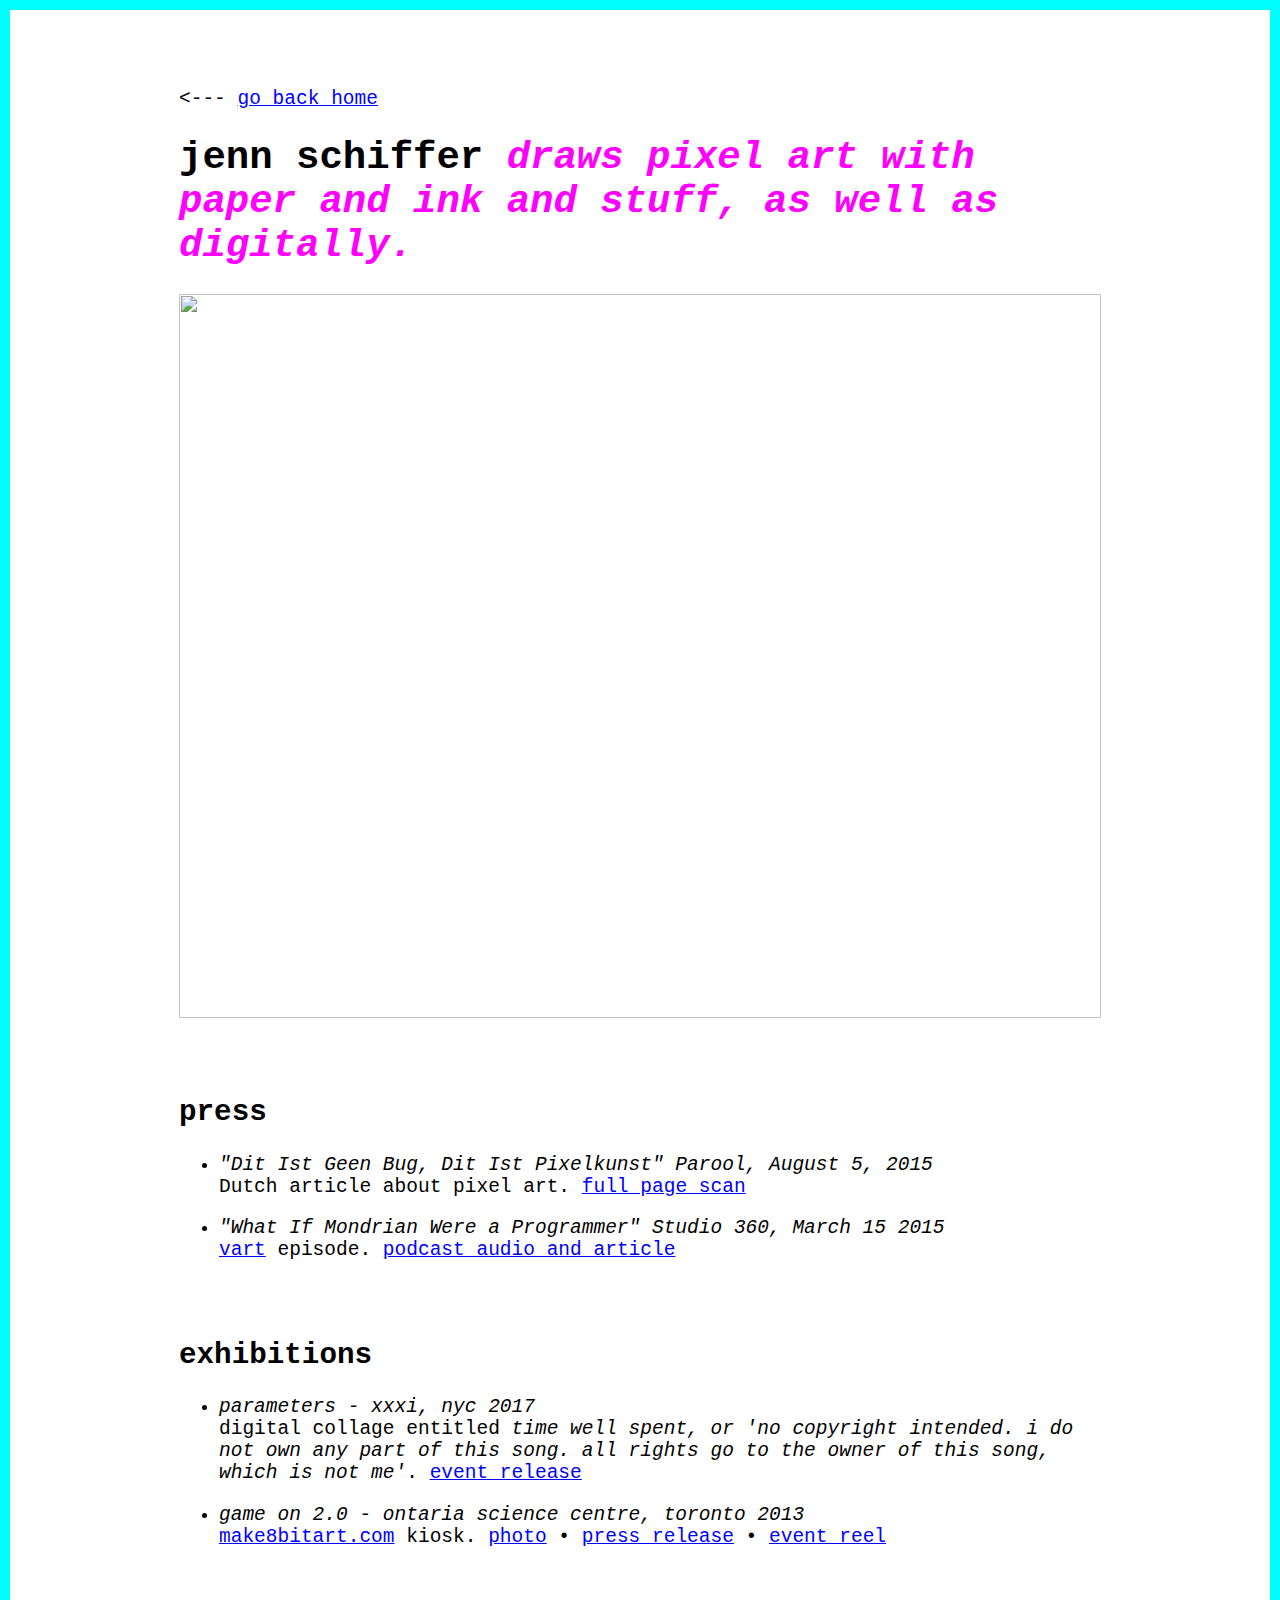
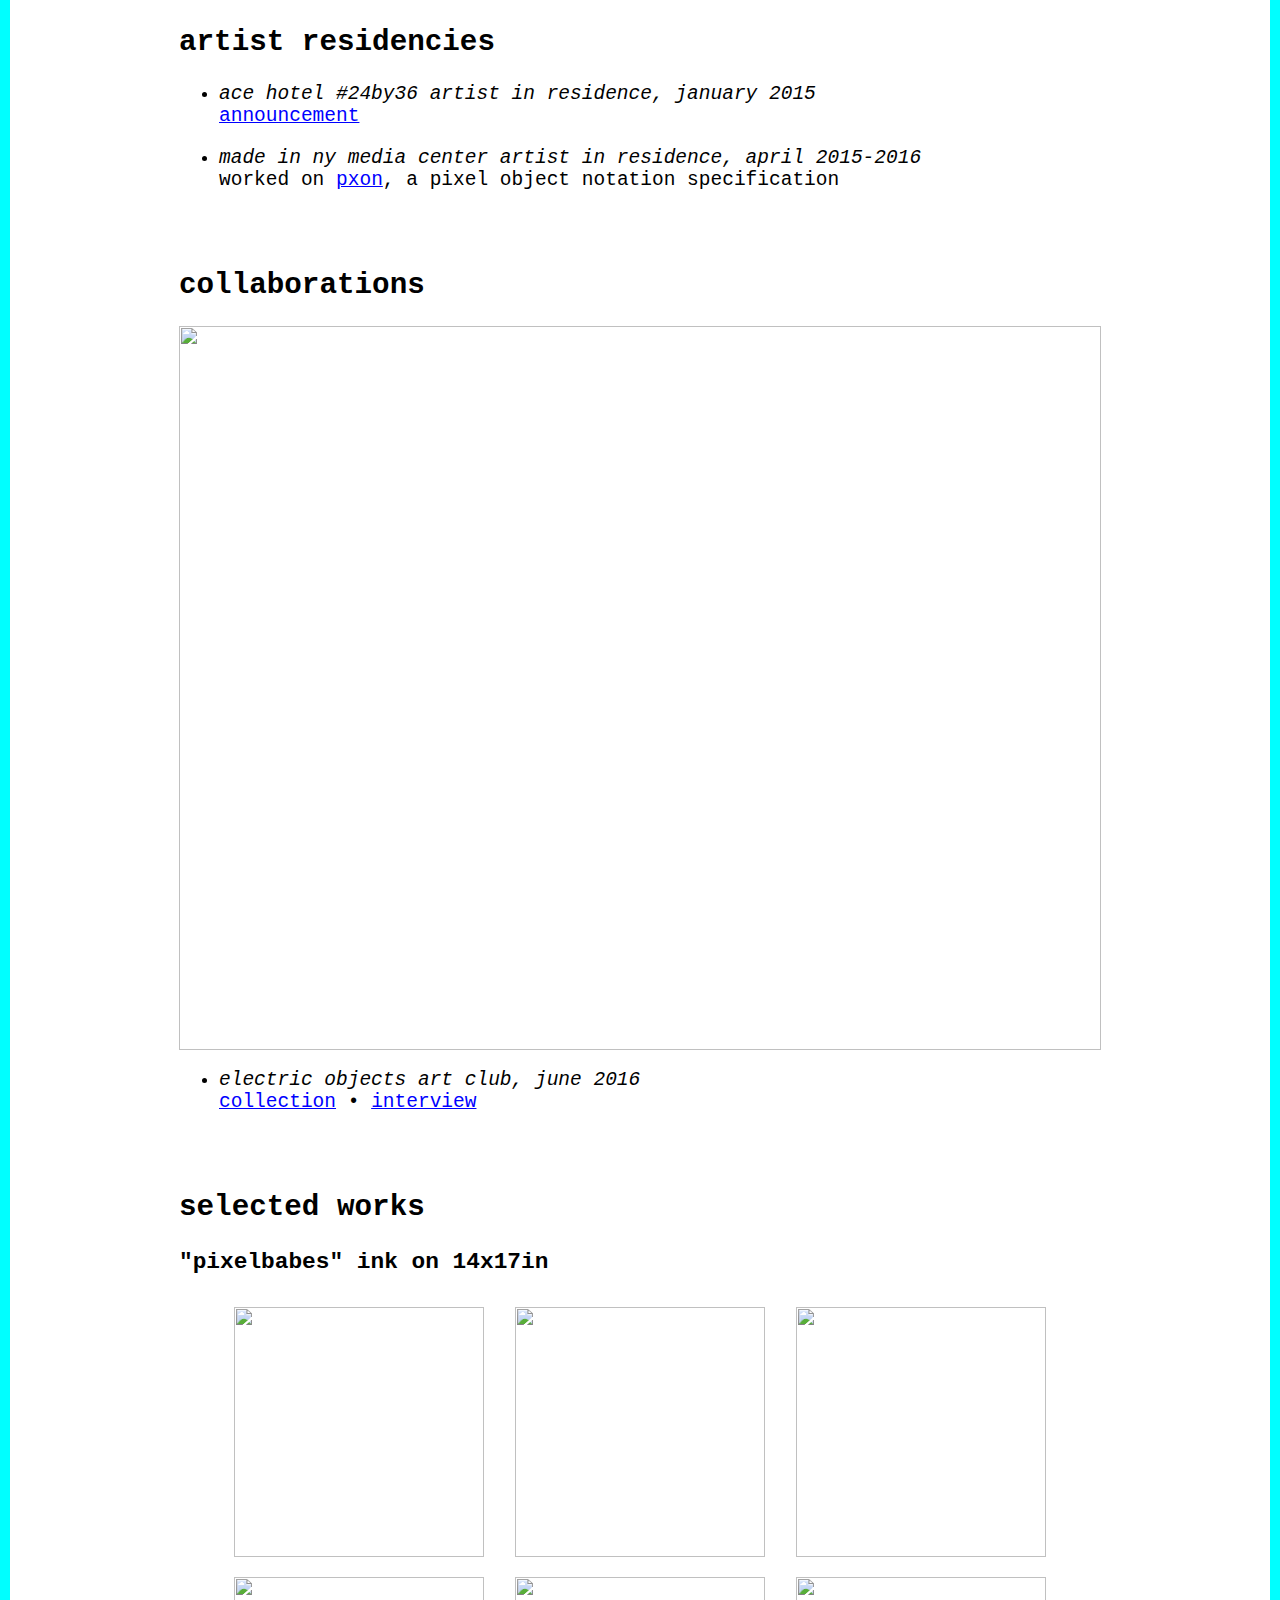
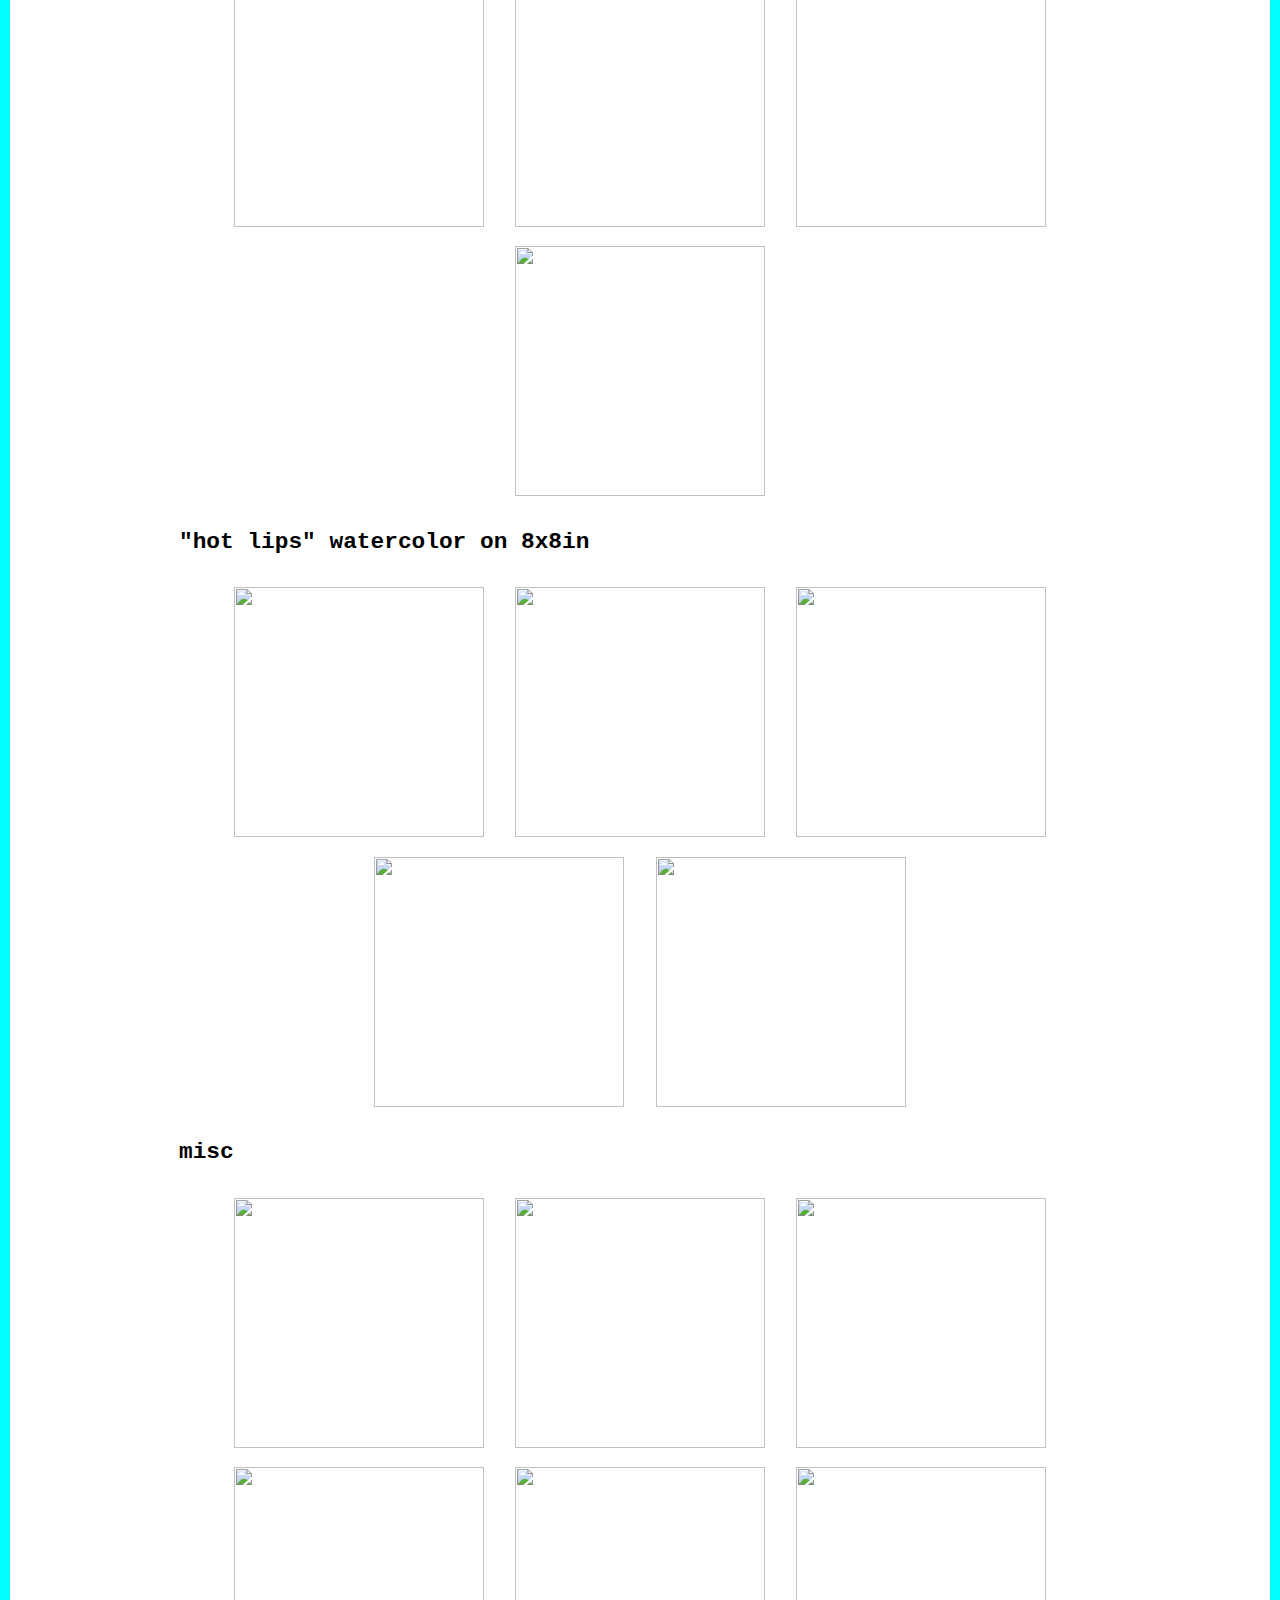
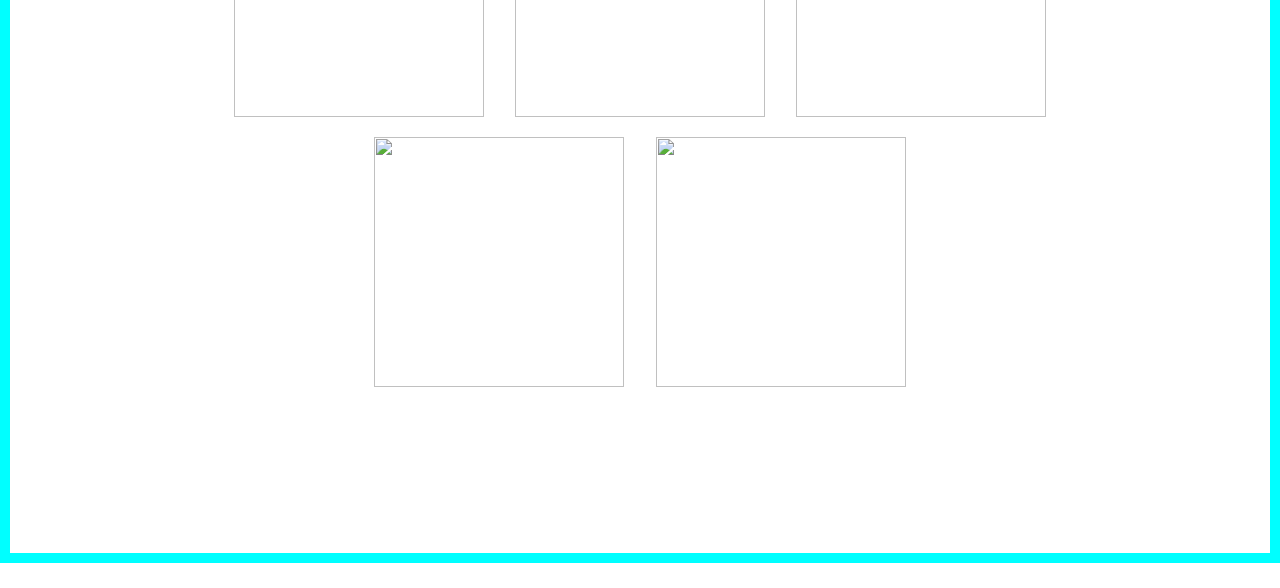
==== art/index.html @ edcad6e2 "🍤🏄 Updated with Glitch" ====
<html lang="en">
<head>
  <meta charset="utf-8" />
  <title>jennmoneydollars &bull; serious business LLC esq VIP | art</title>
  <link href="../assets/fancybox/jquery.fancybox.css" rel="stylesheet" />
  <link rel="stylesheet" href="../worldsbest.css" />
</head>
<body>

  <section id="breadcrumbs">
    &lt;--- <a href="../">go back home</a>
  </section>

  <header>
    <h1>jenn schiffer<em> draws pixel art with paper and ink and stuff, as well as digitally.</em></h1>
  </header>

  <p><img src="../assets/parool-small.jpg" class="full-width" /></p>

  <div id="vitae">
    <section id="press">
      <h2>press</h2>

      <ul>
        <li><em>"Dit Ist Geen Bug, Dit Ist Pixelkunst" Parool, August 5, 2015</em>
          Dutch article about pixel art. <a href="../assets/parool.jpg">full page scan</a></li>
        <li><em>"What If Mondrian Were a Programmer" Studio 360, March 15 2015</em>
          <a href="http://vart.institute">vart</a> episode. <a href="http://www.wnyc.org/story/what-if-mondrian-were-a-programmer-vart/">podcast audio and article</a></li>
      </ul>
    </section>

    <section id="exhibitions">
      <h2>exhibitions</h2>

      <ul>
        <li><em>parameters - xxxi, nyc 2017</em>
          digital collage entitled <i>time well spent, or 'no copyright intended. i do not own any part of this song. all rights go to the owner of this song, which is not me'</i>. <a href="http://us3.campaign-archive2.com/?u=1a2ff75e095034fc6d0c19ef5&id=9af0cf27a0">event release</a> </li>
        <li><em>game on 2.0 - ontaria science centre, toronto 2013</em>
          <a href="http://make8bitart.com">make8bitart.com</a> kiosk. <a href="../assets/gameon.jpg">photo</a> &bull; <a href="https://www.ontariosciencecentre.ca/Media/Details/355/">press release</a> &bull; <a href="https://www.youtube.com/watch?v=MnMHpLE4vJ4">event reel</a> </li>
      </ul>
    </section>

    <section id="residencies">
      <h2>artist residencies</h2>

      <ul>
        <li><em>ace hotel #24by36 artist in residence, january 2015</em>
          <a href="https://www.acehotel.com/calendar/newyork/24-by-36-2015-jenn-schiffer">announcement</a></li>
        <li><em>made in ny media center artist in residence, april 2015-2016</em>
          worked on <a href="/pxon">pxon</a>, a pixel object notation specification</li>
      </ul>
    </section>

    <section id="collaborations">
      <h2>collaborations</h2>

      <p><img src="../assets/eo.png" class="full-width" /></p>

      <ul>
        <li><em>electric objects art club, june 2016</em>
          <a href="https://www.electricobjects.com/collections/149/pixelbabes-emotions-by-jenn-schiffer">collection</a> &bull; <a href="https://zine.electricobjects.com/interviews/jenn-schiffer">interview</a>
        </li>
      </ul>
    </section>
  </div>

  <section id="selected-art">
    <h2>selected works</h2>

    <h3>"pixelbabes" ink on 14x17in</h3>

    <ul class="gallery">
      <li><a rel="pixelbabes" href="../art/assets/pixelbabes/pixelbabe_1.jpg"><img src="../art/assets/pixelbabes/pixelbabe_1.jpg" /></a></li>
      <li><a rel="pixelbabes" href="../art/assets/pixelbabes/pixelbabe_2.jpg"><img src="../art/assets/pixelbabes/pixelbabe_2.jpg" /></a></li>
      <li><a rel="pixelbabes" href="../art/assets/pixelbabes/pixelbabe_3.jpg"><img src="../art/assets/pixelbabes/pixelbabe_3.jpg" /></a></li>
      <li><a rel="pixelbabes" href="../art/assets/pixelbabes/pixelbabe_4.jpg"><img src="../art/assets/pixelbabes/pixelbabe_4.jpg" /></a></li>
      <li><a rel="pixelbabes" href="../art/assets/pixelbabes/pixelbabe_5.jpg"><img src="../art/assets/pixelbabes/pixelbabe_5.jpg" /></a></li>
      <li><a rel="pixelbabes" href="../art/assets/pixelbabes/pixelbabe_6.jpg"><img src="../art/assets/pixelbabes/pixelbabe_6.jpg" /></a></li>
      <li><a rel="pixelbabes" href="../art/assets/pixelbabes/pixelbabe_7.jpg"><img src="../art/assets/pixelbabes/pixelbabe_7.jpg" /></a></li>
    </ul>

    <h3>"hot lips" watercolor on 8x8in</h3>

    <ul class="gallery">
      <li><a rel="hotlips" href="../art/assets/hotlips/hotlips_1.jpg"><img src="../art/assets/hotlips/hotlips_1.jpg" /></a></li>
      <li><a rel="hotlips" href="../art/assets/hotlips/hotlips_2.jpg"><img src="../art/assets/hotlips/hotlips_2.jpg" /></a></li>
      <li><a rel="hotlips" href="../art/assets/hotlips/hotlips_3.jpg"><img src="../art/assets/hotlips/hotlips_3.jpg" /></a></li>
      <li><a rel="hotlips" href="../art/assets/hotlips/hotlips_4.jpg"><img src="../art/assets/hotlips/hotlips_4.jpg" /></a></li>
      <li><a rel="hotlips" href="../art/assets/hotlips/hotlips_5.jpg"><img src="../art/assets/hotlips/hotlips_5.jpg" /></a></li>
    </ul>

    <h3>misc</h3>
    <ul class="gallery">
      <li><a rel="8bitirl" href="../art/assets/selected/pixel-cat-3.jpg"><img src="../art/assets/selected/pixel-cat-3.jpg" /></a></li>
      <li><a rel="8bitirl" href="../art/assets/selected/pixel-cat-4.jpg"><img src="../art/assets/selected/pixel-cat-4.jpg" /></a></li>
      <li><a rel="8bitirl" href="../art/assets/selected/pico.jpg"><img src="../art/assets/selected/pico.jpg" /></a></li>
      <li><a rel="8bitirl" href="../art/assets/selected/grid-black.jpg"><img src="../art/assets/selected/grid-black.jpg" /></a></li>
      <li><a rel="8bitirl" href="../art/assets/selected/grid-fibonacci.jpg"><img src="../art/assets/selected/grid-fibonacci.jpg" /></a></li>
      <li><a rel="8bitirl" href="../art/assets/selected/meowanacci.jpg"><img src="../art/assets/selected/meowanacci.jpg" /></a></li>
      <li><a rel="8bitirl" href="../art/assets/selected/steiner.jpg"><img src="../art/assets/selected/steiner.jpg" /></a></li>
      <li><a rel="8bitirl" href="../art/assets/selected/willman.png"><img src="../art/assets/selected/willman.png" /></a></li>
    </ul>
  </section>

  <script src="../assets/jquery-3.1.1.min.js"></script>
  <script src="../assets/fancybox/jquery.fancybox.pack.js"></script>
  <script type="text/javascript">
    (function(){
      $('#selected-art li a').fancybox();
    })();
  </script>

  <script src="//pmetrics.performancing.com/js" type="text/javascript"></script>
  <script type="text/javascript">try{ clicky.init(23177); }catch(e){}</script>
  <noscript><p><img alt="Performancing Metrics" width="1" height="1" src="//pmetrics.performancing.com/23177ns.gif" /></p></noscript>
</body>
</html>
---- worldsbest.css ----
/* worlds best css */
* { box-sizing: border-box; }
html { background-color: #fff; margin: 0; padding: 0; border: 10px solid cyan; font-size: 1.5em; }
body { margin: 0 auto; padding: 4em 2em; width: 100%; max-width: 1000px; font-family: monospace; font-size: 1em; }
a { color: blue; text-decoration: underline; }
section { margin: 4em 0; }
footer { font-size: .8em; margin: 4em 0 0; text-align: right; }
p { line-height: 1.5em; }

.float-left { float: left; margin: auto 1em 1em auto; }
.full-width { width: 100%; }

#art section { margin: 2em 0 4em; }
#art h2 { font-size: 2em; font-weight: normal; }

h1 em { color: magenta; }
#links ul { padding: 0; }
#links li { margin: 1em 0; }
#links a { padding: .3em .5em; display: inline-block; }
#links h3 { text-align: center; }

#links section { margin: 4em 0; }
#links .webring li { display: inline-block; margin: .4em 0; }

#breadcrumbs {
  margin: 0;
}

#vitae ul li {
  margin: 1em 0;
}

#vitae em {
  display: block;
}

#selected-art ul {
  text-align: center;
  margin: 0;
  padding: 0;
}

#selected-art ul li {
  display: inline-block;
  list-style: none;
  margin: .5em;
}

#selected-art ul li img {
  height: 250px;
}

.fire,
.hammertime { height: 50px; vertical-align: middle; }
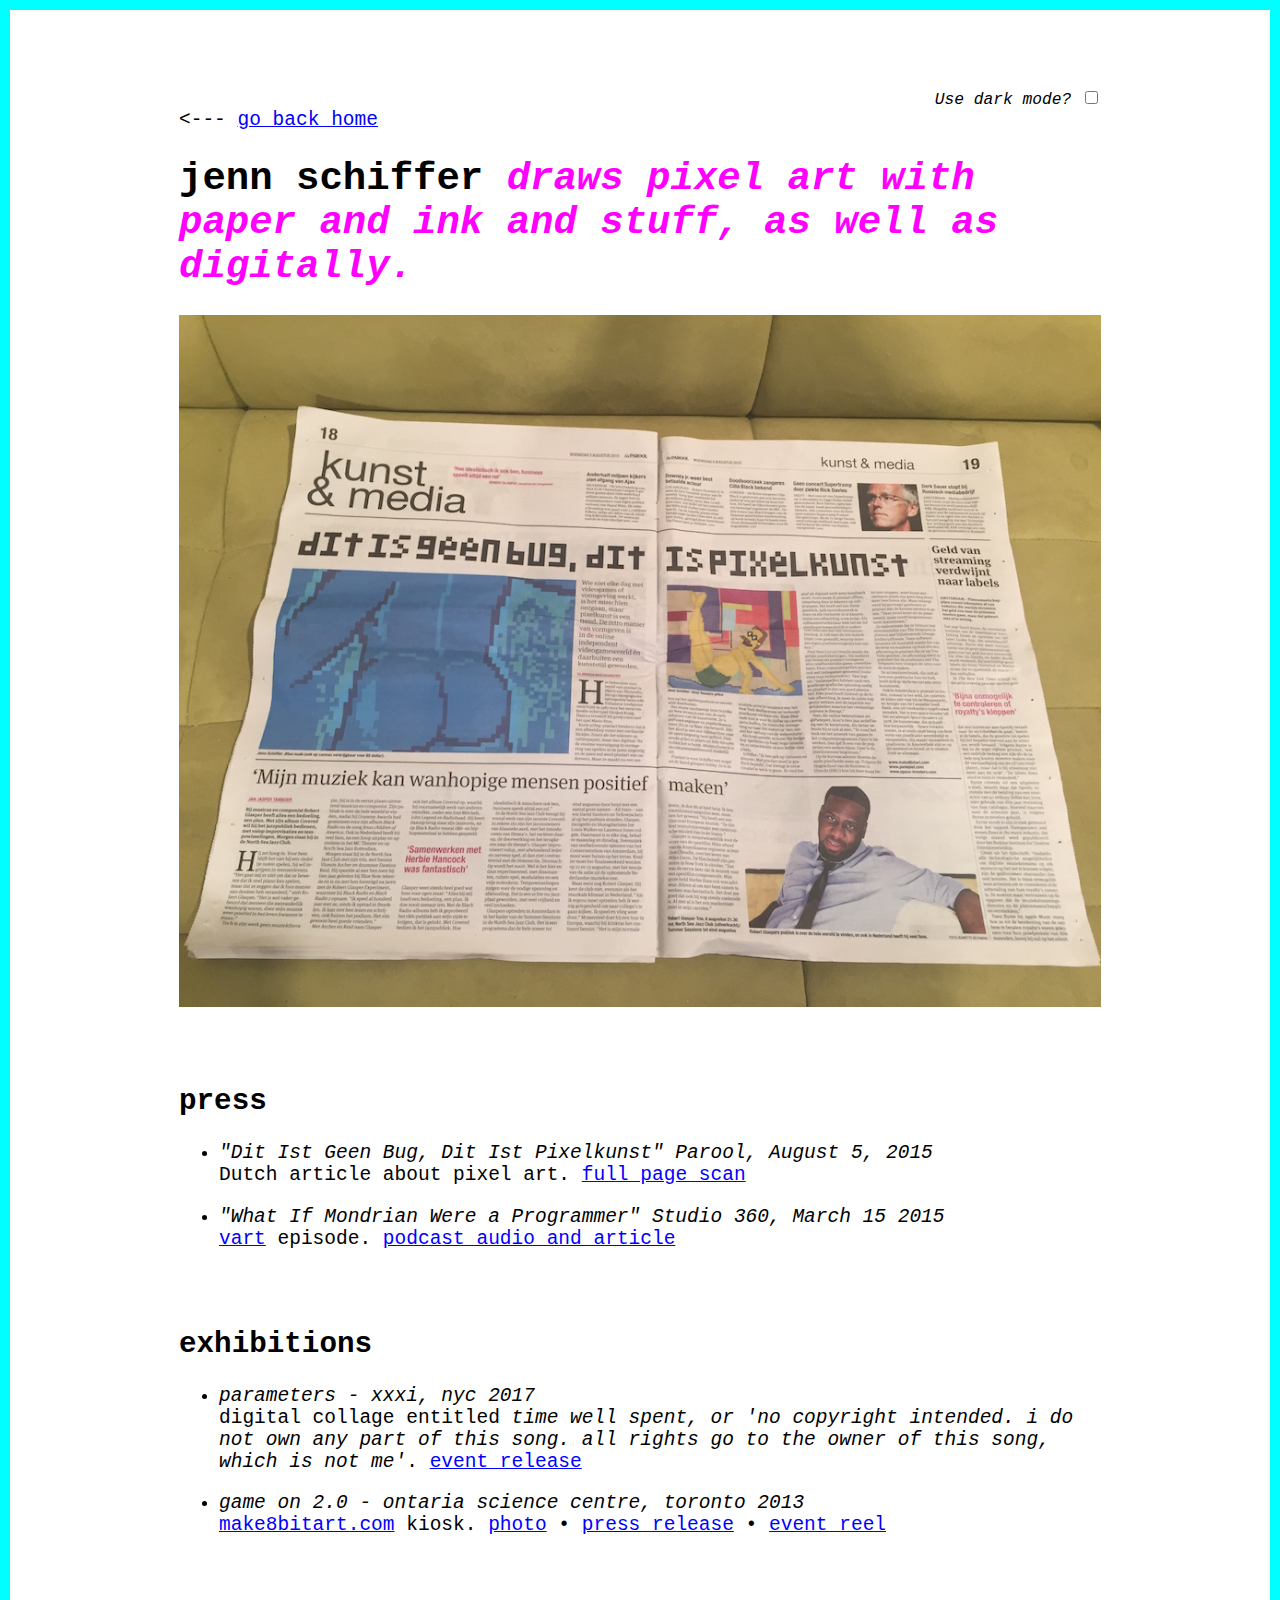
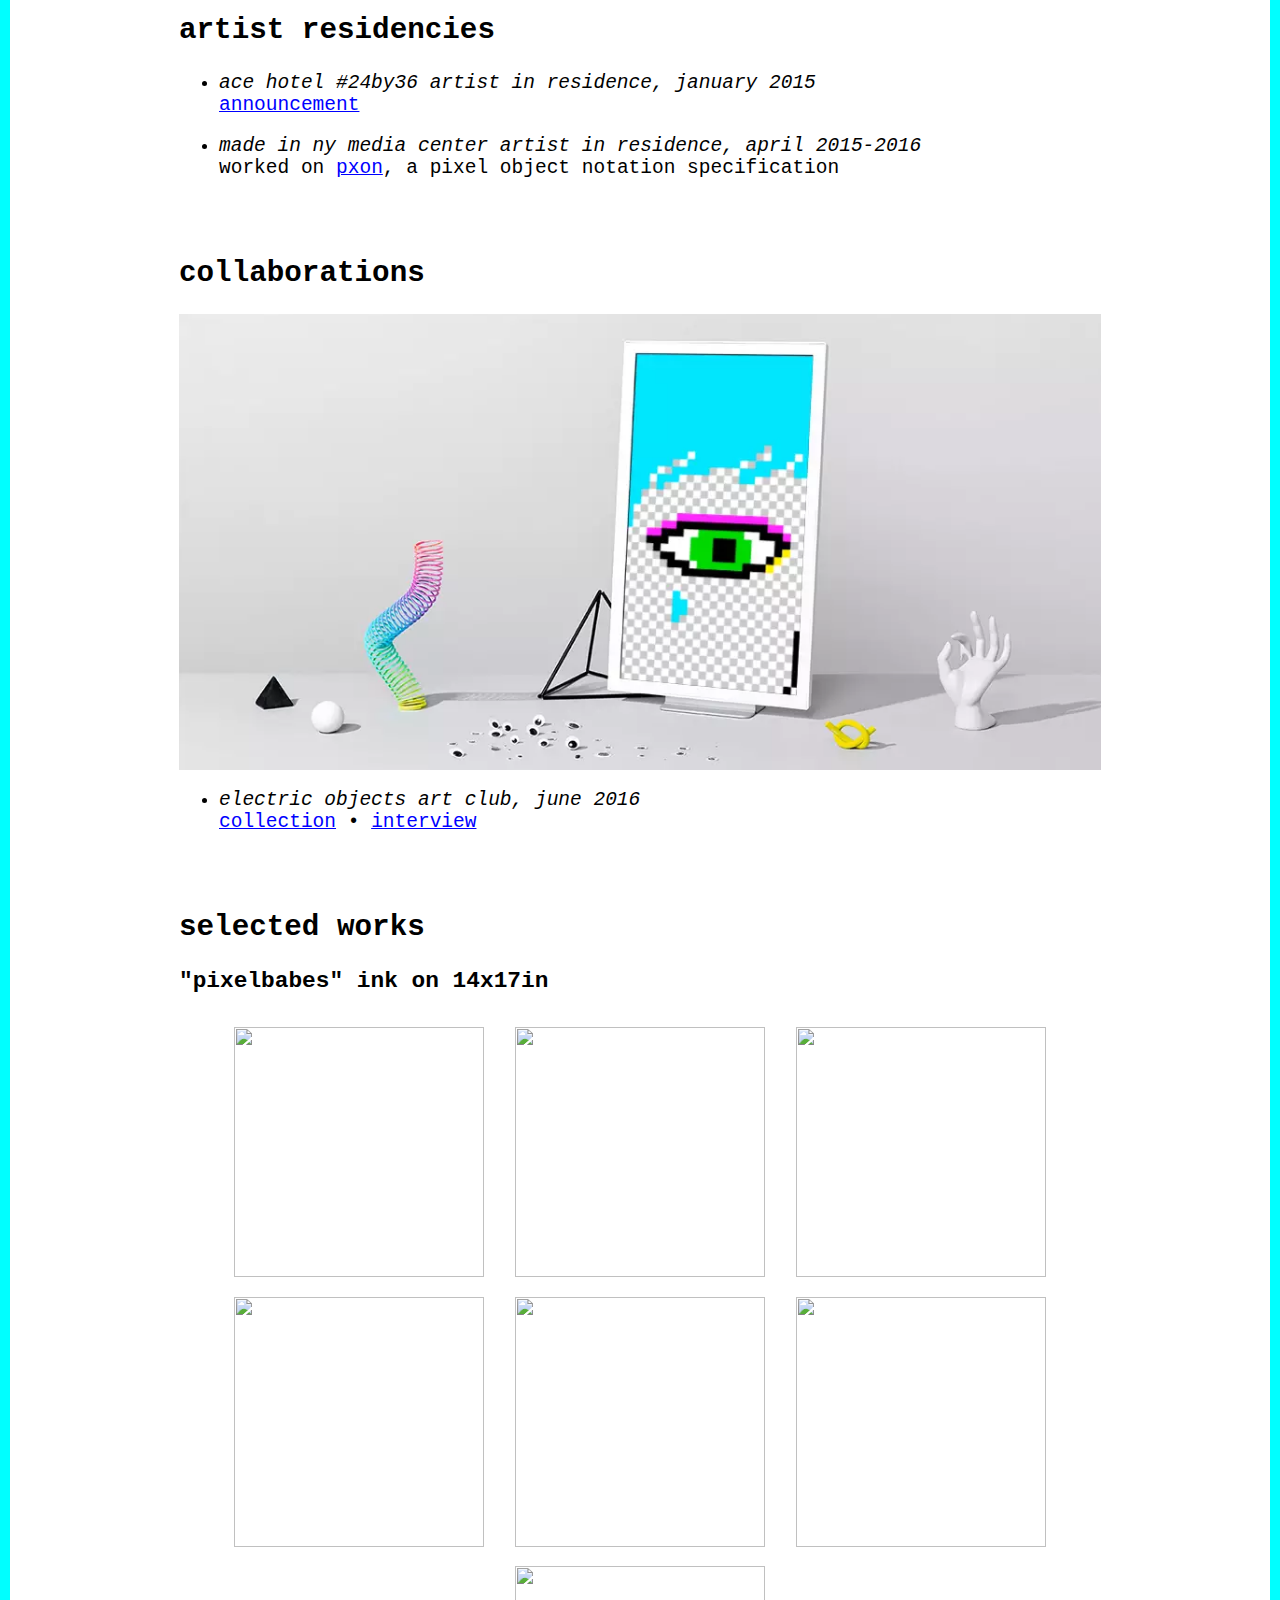
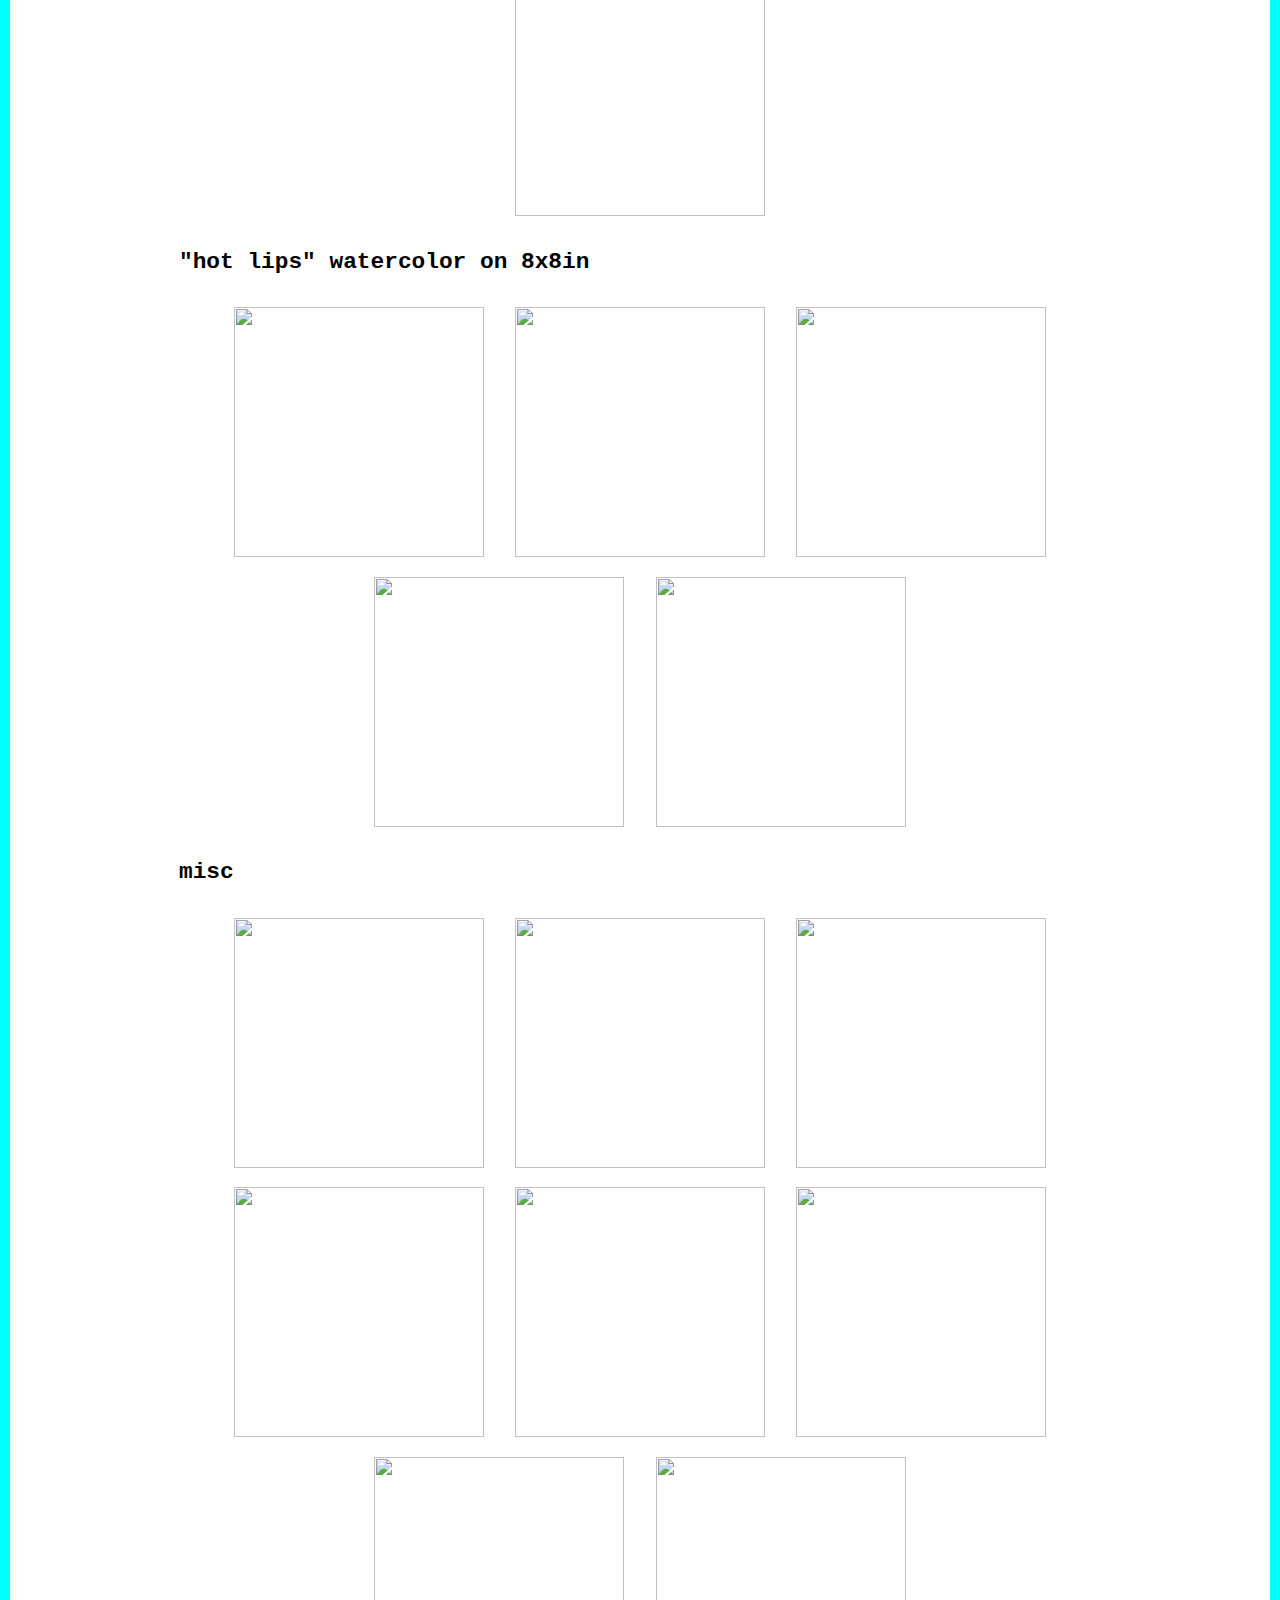
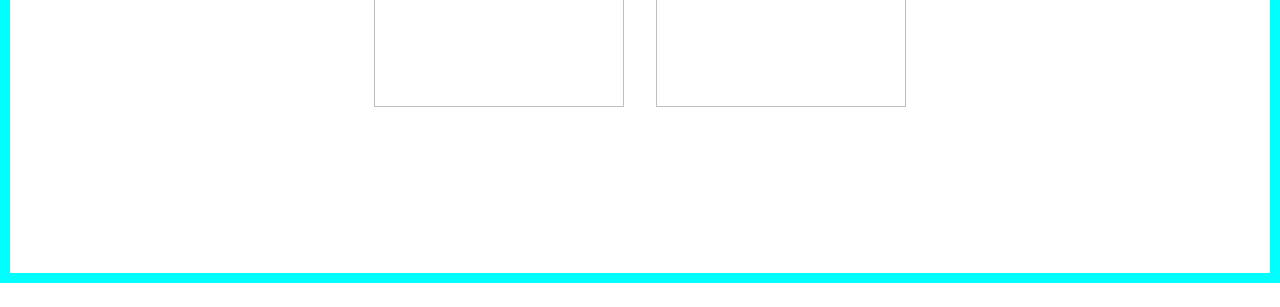
==== commit 06bb7f33: "🎻⛈ Updated with Glitch" ====
--- a/art/index.html
+++ b/art/index.html
@@ -4,8 +4,15 @@
   <title>jennmoneydollars &bull; serious business LLC esq VIP | art</title>
   <link href="../assets/fancybox/jquery.fancybox.css" rel="stylesheet" />
   <link rel="stylesheet" href="../worldsbest.css" />
+  <script src="necessary.js" type="text/javascript" defer></script>
+
 </head>
 <body>
+  
+  <label id="mode">
+    Use dark mode? <input type="checkbox" id="toggle">
+  </label>
+
 
   <section id="breadcrumbs">
     &lt;--- <a href="../">go back home</a>
--- a/worldsbest.css
+++ b/worldsbest.css
@@ -1,26 +1,78 @@
 /* worlds best css */
-* { box-sizing: border-box; }
-html { background-color: #fff; margin: 0; padding: 0; border: 10px solid cyan; font-size: 1.5em; }
-body { margin: 0 auto; padding: 4em 2em; width: 100%; max-width: 1000px; font-family: monospace; font-size: 1em; }
-a { color: blue; text-decoration: underline; }
-section { margin: 4em 0; }
-footer { font-size: .8em; margin: 4em 0 0; text-align: right; }
-p { line-height: 1.5em; }
+* {
+  box-sizing: border-box;
+}
+html {
+  background-color: #fff;
+  margin: 0;
+  padding: 0;
+  border: 10px solid cyan;
+  font-size: 1.5em;
+}
+body {
+  margin: 0 auto;
+  padding: 4em 2em;
+  width: 100%;
+  max-width: 1000px;
+  font-family: monospace;
+  font-size: 1em;
+}
+a {
+  color: blue;
+  text-decoration: underline;
+}
+section {
+  margin: 4em 0;
+}
+footer {
+  font-size: 0.8em;
+  margin: 4em 0 0;
+  text-align: right;
+}
+p {
+  line-height: 1.5em;
+}
 
-.float-left { float: left; margin: auto 1em 1em auto; }
-.full-width { width: 100%; }
+.float-left {
+  float: left;
+  margin: auto 1em 1em auto;
+}
+.full-width {
+  width: 100%;
+}
 
-#art section { margin: 2em 0 4em; }
-#art h2 { font-size: 2em; font-weight: normal; }
+#art section {
+  margin: 2em 0 4em;
+}
+#art h2 {
+  font-size: 2em;
+  font-weight: normal;
+}
 
-h1 em { color: magenta; }
-#links ul { padding: 0; }
-#links li { margin: 1em 0; }
-#links a { padding: .3em .5em; display: inline-block; }
-#links h3 { text-align: center; }
+h1 em {
+  color: magenta;
+}
+#links ul {
+  padding: 0;
+}
+#links li {
+  margin: 1em 0;
+}
+#links a {
+  padding: 0.3em 0.5em;
+  display: inline-block;
+}
+#links h3 {
+  text-align: center;
+}
 
-#links section { margin: 4em 0; }
-#links .webring li { display: inline-block; margin: .4em 0; }
+#links section {
+  margin: 4em 0;
+}
+#links .webring li {
+  display: inline-block;
+  margin: 0.4em 0;
+}
 
 #breadcrumbs {
   margin: 0;
@@ -43,7 +95,7 @@
 #selected-art ul li {
   display: inline-block;
   list-style: none;
-  margin: .5em;
+  margin: 0.5em;
 }
 
 #selected-art ul li img {
@@ -51,4 +103,29 @@
 }
 
 .fire,
-.hammertime { height: 50px; vertical-align: middle; }
+.hammertime {
+  height: 50px;
+  vertical-align: middle;
+}
+
+/* dark mode */
+#mode {
+  display: block;
+  text-align: right;
+  font-size: smaller;
+  font-style: italic;
+}
+
+.darkmode {
+  background-color: #222;
+  color: #ccc;
+  border-color: dodgerblue;
+}
+
+.darkmode a {
+  color: dodgerblue;
+}
+
+.darkmode #links li a {
+  color: #222;
+}
